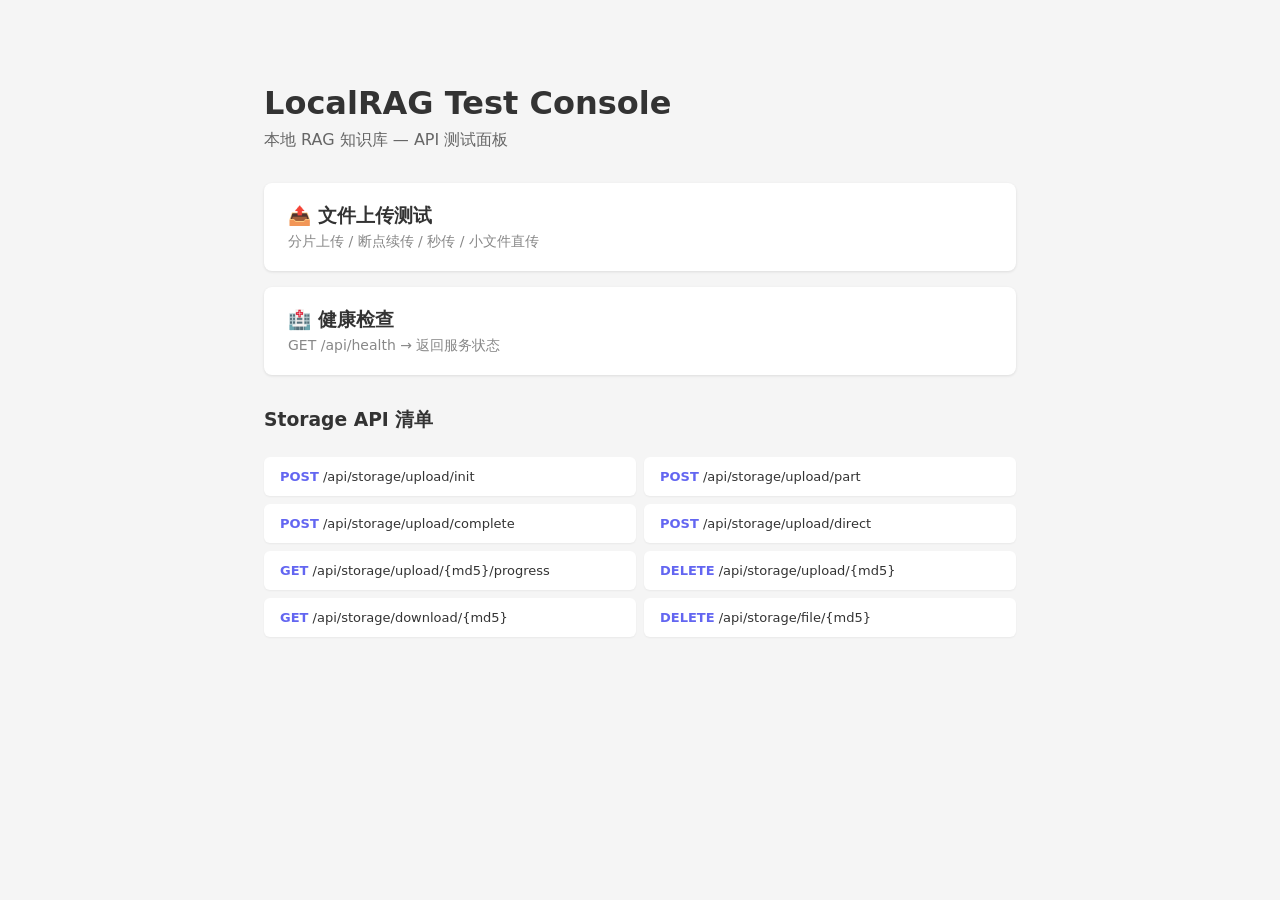
==== backend/api/src/main/resources/static/index.html @ 22b2dda3 "fix: application.yml 配置修复 + 前端页面移至 resources/static 本次已解决： - application.yml 删除空的 spring.web.resourc" ====
<!DOCTYPE html>
<html lang="zh">
<head>
    <meta charset="UTF-8">
    <title>LocalRAG Test Console</title>
    <style>
        * { box-sizing: border-box; margin: 0; padding: 0; }
        body { font-family: system-ui, sans-serif; background: #f5f5f5; color: #333; }
        .container { max-width: 800px; margin: 60px auto; padding: 24px; }
        h1 { margin-bottom: 8px; }
        .sub { color: #666; margin-bottom: 32px; }
        .card { background: #fff; border-radius: 8px; box-shadow: 0 1px 3px rgba(0,0,0,.1); margin-bottom: 16px; }
        .card a { display: block; padding: 20px 24px; text-decoration: none; color: #333; }
        .card a:hover { background: #f0f7ff; }
        .card h3 { margin-bottom: 4px; }
        .card p { color: #888; font-size: 14px; }
        .status { display: inline-block; width: 8px; height: 8px; border-radius: 50%; margin-right: 8px; }
        .green { background: #22c55e; }
        .gray { background: #9ca3af; }
        .api-list { display: grid; grid-template-columns: 1fr 1fr; gap: 8px; margin-top: 24px; }
        .api-item { background: #fff; border-radius: 6px; padding: 12px 16px; font-size: 13px; box-shadow: 0 1px 2px rgba(0,0,0,.05); }
        .method { font-weight: 600; color: #6366f1; }
    </style>
</head>
<body>
<div class="container">
    <h1>LocalRAG Test Console</h1>
    <p class="sub">本地 RAG 知识库 — API 测试面板</p>

    <div class="card">
        <a href="/upload.html">
            <h3>📤 文件上传测试</h3>
            <p>分片上传 / 断点续传 / 秒传 / 小文件直传</p>
        </a>
    </div>

    <div class="card">
        <a href="/api/health" target="_blank">
            <h3>🏥 健康检查</h3>
            <p>GET /api/health → 返回服务状态</p>
        </a>
    </div>

    <h3 style="margin-top: 32px; margin-bottom: 12px;">Storage API 清单</h3>
    <div class="api-list">
        <div class="api-item"><span class="method">POST</span> /api/storage/upload/init</div>
        <div class="api-item"><span class="method">POST</span> /api/storage/upload/part</div>
        <div class="api-item"><span class="method">POST</span> /api/storage/upload/complete</div>
        <div class="api-item"><span class="method">POST</span> /api/storage/upload/direct</div>
        <div class="api-item"><span class="method">GET</span> /api/storage/upload/{md5}/progress</div>
        <div class="api-item"><span class="method">DELETE</span> /api/storage/upload/{md5}</div>
        <div class="api-item"><span class="method">GET</span> /api/storage/download/{md5}</div>
        <div class="api-item"><span class="method">DELETE</span> /api/storage/file/{md5}</div>
    </div>
</div>
</body>
</html>
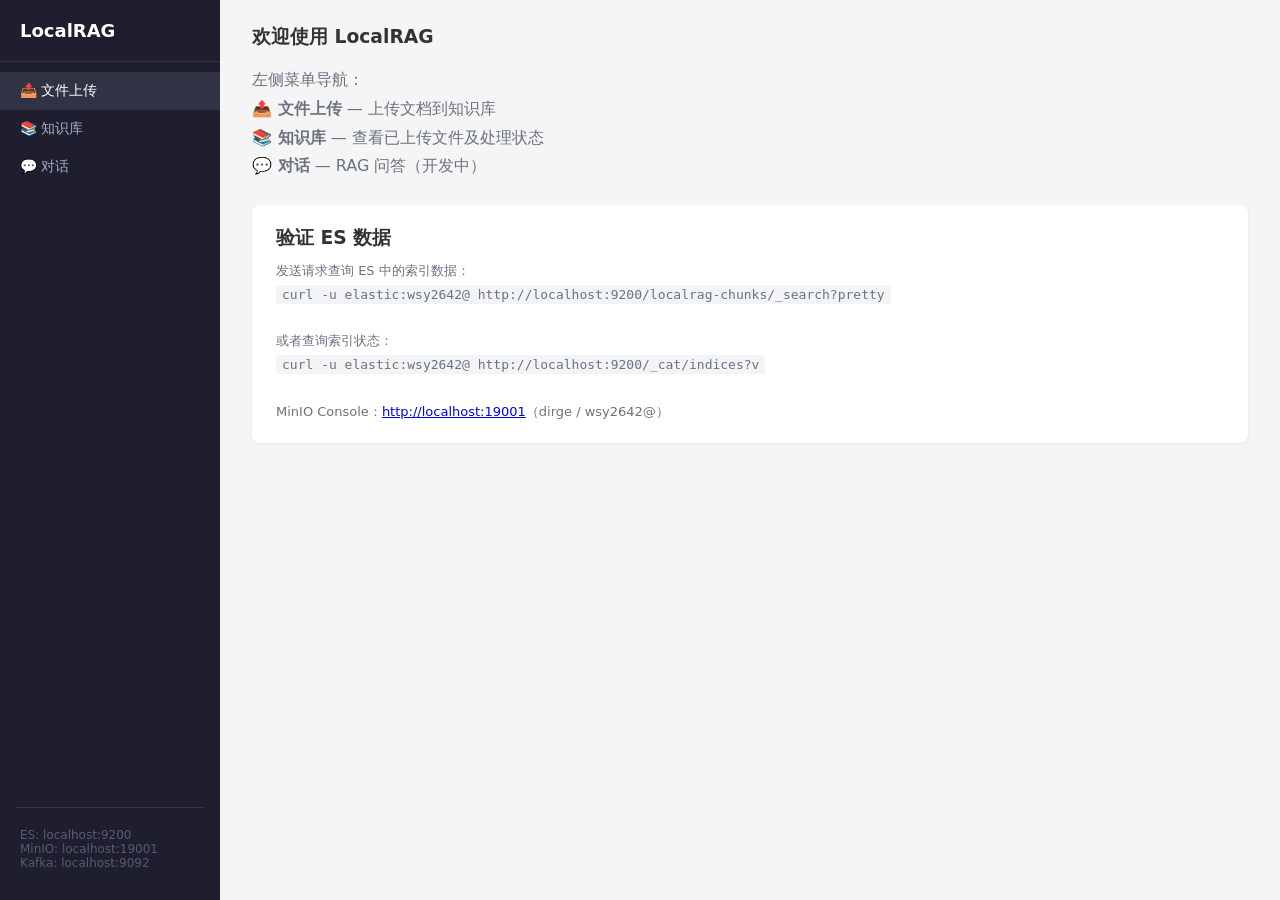
==== commit 6a87bcd2: "feat: 前端页面重构 — 侧边栏导航 + 知识库 + ES 验证指引 本次已解决： - 统一侧边栏布局：文件上传 / 知识库 / 对话 三页面切换 - 新增知识库页面：列表展示已上传文件、大小、状" ====
--- a/backend/api/src/main/resources/static/index.html
+++ b/backend/api/src/main/resources/static/index.html
@@ -1,56 +1,61 @@
 <!DOCTYPE html>
 <html lang="zh">
 <head>
-    <meta charset="UTF-8">
-    <title>LocalRAG Test Console</title>
-    <style>
-        * { box-sizing: border-box; margin: 0; padding: 0; }
-        body { font-family: system-ui, sans-serif; background: #f5f5f5; color: #333; }
-        .container { max-width: 800px; margin: 60px auto; padding: 24px; }
-        h1 { margin-bottom: 8px; }
-        .sub { color: #666; margin-bottom: 32px; }
-        .card { background: #fff; border-radius: 8px; box-shadow: 0 1px 3px rgba(0,0,0,.1); margin-bottom: 16px; }
-        .card a { display: block; padding: 20px 24px; text-decoration: none; color: #333; }
-        .card a:hover { background: #f0f7ff; }
-        .card h3 { margin-bottom: 4px; }
-        .card p { color: #888; font-size: 14px; }
-        .status { display: inline-block; width: 8px; height: 8px; border-radius: 50%; margin-right: 8px; }
-        .green { background: #22c55e; }
-        .gray { background: #9ca3af; }
-        .api-list { display: grid; grid-template-columns: 1fr 1fr; gap: 8px; margin-top: 24px; }
-        .api-item { background: #fff; border-radius: 6px; padding: 12px 16px; font-size: 13px; box-shadow: 0 1px 2px rgba(0,0,0,.05); }
-        .method { font-weight: 600; color: #6366f1; }
-    </style>
+<meta charset="UTF-8">
+<title>LocalRAG</title>
+<style>
+* { box-sizing: border-box; margin: 0; padding: 0; }
+body { font-family: system-ui, sans-serif; background: #f5f5f5; color: #333; display: flex; min-height: 100vh; }
+.sidebar { width: 220px; background: #1e1e2e; color: #cdd6f4; display: flex; flex-direction: column; padding: 20px 0; position: fixed; top: 0; left: 0; bottom: 0; }
+.sidebar h2 { padding: 0 20px 20px; font-size: 18px; color: #fff; border-bottom: 1px solid #313244; }
+.sidebar nav { flex: 1; padding: 10px 0; }
+.sidebar a { display: block; padding: 10px 20px; color: #a6adc8; text-decoration: none; font-size: 14px; transition: .15s; }
+.sidebar a:hover, .sidebar a.active { background: #313244; color: #fff; }
+.sidebar .divider { border-top: 1px solid #313244; margin: 10px 16px; }
+.sidebar .info { padding: 10px 20px; font-size: 12px; color: #585b70; }
+.main { margin-left: 220px; flex: 1; padding: 24px 32px; }
+h3 { margin-bottom: 16px; }
+.card { background: #fff; border-radius: 8px; box-shadow: 0 1px 3px rgba(0,0,0,.08); padding: 20px 24px; margin-bottom: 16px; }
+table { width: 100%; border-collapse: collapse; font-size: 14px; }
+th, td { text-align: left; padding: 10px 12px; border-bottom: 1px solid #e5e7eb; }
+th { font-weight: 600; color: #6b7280; font-size: 12px; text-transform: uppercase; }
+.status { display: inline-block; padding: 2px 10px; border-radius: 12px; font-size: 12px; }
+.status-ready { background: #d1fae5; color: #065f46; }
+.status-deleted { background: #fee2e2; color: #991b1b; }
+.btn { padding: 8px 16px; border: none; border-radius: 6px; cursor: pointer; font-size: 13px; }
+.btn-danger { background: #ef4444; color: #fff; }
+.btn-danger:hover { background: #dc2626; }
+.empty { text-align: center; color: #9ca3af; padding: 40px 0; font-size: 14px; }
+</style>
 </head>
 <body>
-<div class="container">
-    <h1>LocalRAG Test Console</h1>
-    <p class="sub">本地 RAG 知识库 — API 测试面板</p>
-
-    <div class="card">
-        <a href="/upload.html">
-            <h3>📤 文件上传测试</h3>
-            <p>分片上传 / 断点续传 / 秒传 / 小文件直传</p>
-        </a>
-    </div>
-
-    <div class="card">
-        <a href="/api/health" target="_blank">
-            <h3>🏥 健康检查</h3>
-            <p>GET /api/health → 返回服务状态</p>
-        </a>
-    </div>
-
-    <h3 style="margin-top: 32px; margin-bottom: 12px;">Storage API 清单</h3>
-    <div class="api-list">
-        <div class="api-item"><span class="method">POST</span> /api/storage/upload/init</div>
-        <div class="api-item"><span class="method">POST</span> /api/storage/upload/part</div>
-        <div class="api-item"><span class="method">POST</span> /api/storage/upload/complete</div>
-        <div class="api-item"><span class="method">POST</span> /api/storage/upload/direct</div>
-        <div class="api-item"><span class="method">GET</span> /api/storage/upload/{md5}/progress</div>
-        <div class="api-item"><span class="method">DELETE</span> /api/storage/upload/{md5}</div>
-        <div class="api-item"><span class="method">GET</span> /api/storage/download/{md5}</div>
-        <div class="api-item"><span class="method">DELETE</span> /api/storage/file/{md5}</div>
+<div class="sidebar">
+    <h2>LocalRAG</h2>
+    <nav>
+        <a href="/upload.html" class="active">📤 文件上传</a>
+        <a href="/kb.html">📚 知识库</a>
+        <a href="/chat.html">💬 对话</a>
+    </nav>
+    <div class="divider"></div>
+    <div class="info">ES: localhost:9200<br>MinIO: localhost:19001<br>Kafka: localhost:9092</div>
+</div>
+<div class="main">
+    <h3>欢迎使用 LocalRAG</h3>
+    <p style="color:#6b7280; line-height:1.8;">
+        左侧菜单导航：<br>
+        <strong>📤 文件上传</strong> — 上传文档到知识库<br>
+        <strong>📚 知识库</strong> — 查看已上传文件及处理状态<br>
+        <strong>💬 对话</strong> — RAG 问答（开发中）
+    </p>
+    <div class="card" style="margin-top:24px;">
+        <h3 style="margin-bottom:8px;">验证 ES 数据</h3>
+        <p style="color:#6b7280; font-size:13px; line-height:1.8;">
+            发送请求查询 ES 中的索引数据：<br>
+            <code style="background:#f3f4f6; padding:2px 6px; border-radius:3px;">curl -u elastic:wsy2642@ http://localhost:9200/localrag-chunks/_search?pretty</code><br><br>
+            或者查询索引状态：<br>
+            <code style="background:#f3f4f6; padding:2px 6px; border-radius:3px;">curl -u elastic:wsy2642@ http://localhost:9200/_cat/indices?v</code><br><br>
+            MinIO Console：<a href="http://localhost:19001" target="_blank">http://localhost:19001</a>（dirge / wsy2642@）
+        </p>
     </div>
 </div>
 </body>
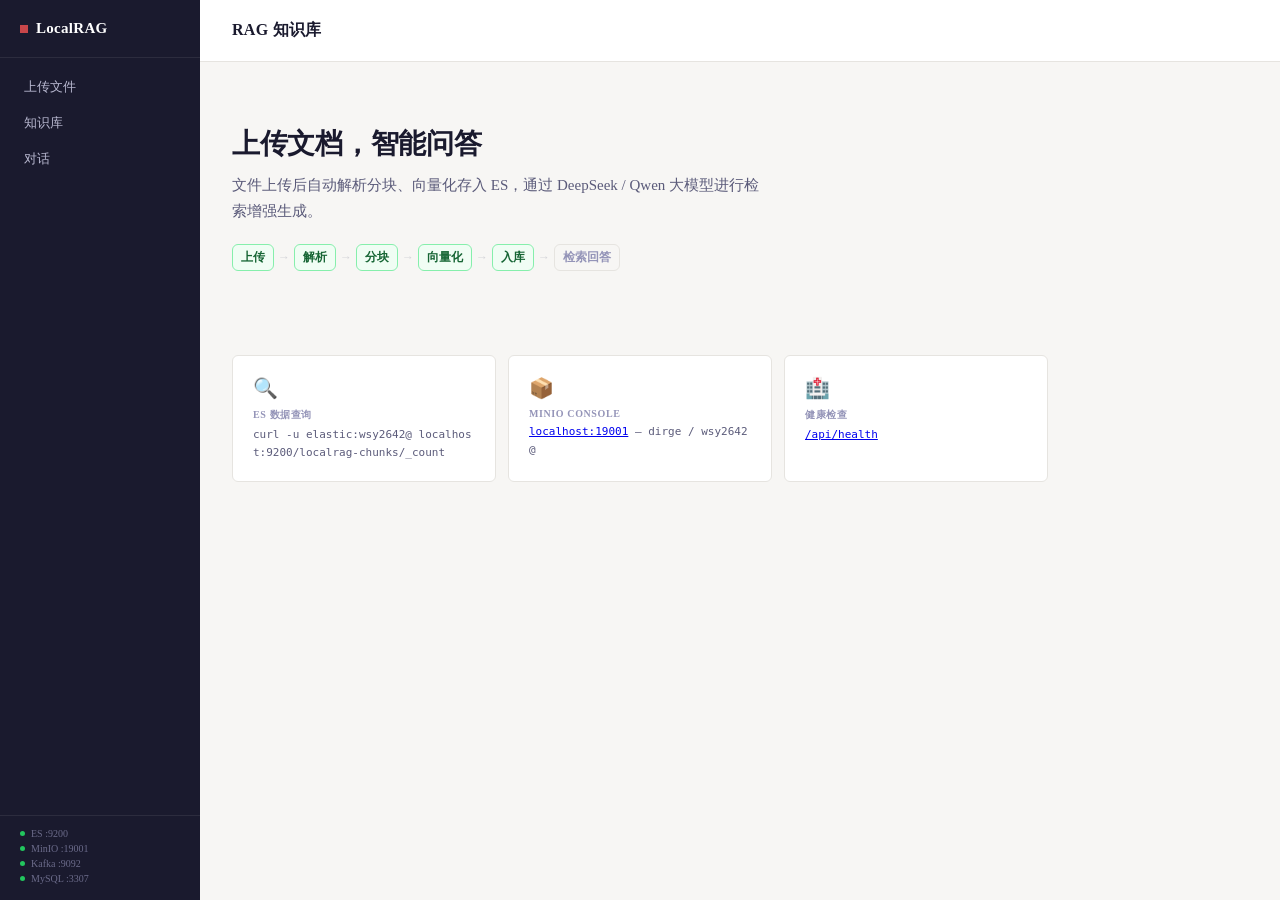
==== commit 5f21a9d1: "style: Impeccable 设计规范重构 — serif 字体 + 空间系统 + 去卡片化 本次已解决： - 字体从 Inter/system-ui 改为 Georgia/Noto Serif" ====
--- a/backend/api/src/main/resources/static/index.html
+++ b/backend/api/src/main/resources/static/index.html
@@ -4,58 +4,94 @@
 <meta charset="UTF-8">
 <title>LocalRAG</title>
 <style>
+:root {
+  --ink: #1a1a2e; --muted: #5b5b7a; --faint: #9494b8;
+  --accent: #c8464a; --accent-hover: #b13a3e;
+  --surface: #fff; --bg: #f7f6f4;
+  --border: #e6e4e0;
+  --space-xs: 8px; --space-sm: 12px; --space-md: 20px; --space-lg: 32px; --space-xl: 48px;
+  --sidebar-w: 200px;
+  --font-body: 'Georgia', 'Noto Serif SC', 'Source Han Serif SC', serif;
+  --font-mono: 'JetBrains Mono', 'Cascadia Code', monospace;
+  --radius: 6px;
+}
 * { box-sizing: border-box; margin: 0; padding: 0; }
-body { font-family: system-ui, sans-serif; background: #f5f5f5; color: #333; display: flex; min-height: 100vh; }
-.sidebar { width: 220px; background: #1e1e2e; color: #cdd6f4; display: flex; flex-direction: column; padding: 20px 0; position: fixed; top: 0; left: 0; bottom: 0; }
-.sidebar h2 { padding: 0 20px 20px; font-size: 18px; color: #fff; border-bottom: 1px solid #313244; }
-.sidebar nav { flex: 1; padding: 10px 0; }
-.sidebar a { display: block; padding: 10px 20px; color: #a6adc8; text-decoration: none; font-size: 14px; transition: .15s; }
-.sidebar a:hover, .sidebar a.active { background: #313244; color: #fff; }
-.sidebar .divider { border-top: 1px solid #313244; margin: 10px 16px; }
-.sidebar .info { padding: 10px 20px; font-size: 12px; color: #585b70; }
-.main { margin-left: 220px; flex: 1; padding: 24px 32px; }
-h3 { margin-bottom: 16px; }
-.card { background: #fff; border-radius: 8px; box-shadow: 0 1px 3px rgba(0,0,0,.08); padding: 20px 24px; margin-bottom: 16px; }
-table { width: 100%; border-collapse: collapse; font-size: 14px; }
-th, td { text-align: left; padding: 10px 12px; border-bottom: 1px solid #e5e7eb; }
-th { font-weight: 600; color: #6b7280; font-size: 12px; text-transform: uppercase; }
-.status { display: inline-block; padding: 2px 10px; border-radius: 12px; font-size: 12px; }
-.status-ready { background: #d1fae5; color: #065f46; }
-.status-deleted { background: #fee2e2; color: #991b1b; }
-.btn { padding: 8px 16px; border: none; border-radius: 6px; cursor: pointer; font-size: 13px; }
-.btn-danger { background: #ef4444; color: #fff; }
-.btn-danger:hover { background: #dc2626; }
-.empty { text-align: center; color: #9ca3af; padding: 40px 0; font-size: 14px; }
+body { font-family: var(--font-body); background: var(--bg); color: var(--ink); display: flex; min-height: 100vh; }
+.sidebar { width: var(--sidebar-w); background: var(--ink); color: #b8b8d0; display: flex; flex-direction: column; position: fixed; top: 0; left: 0; bottom: 0; }
+.sidebar .brand { padding: var(--space-md); font-size: 15px; font-weight: 700; color: #fff; letter-spacing: .02em; border-bottom: 1px solid rgba(255,255,255,.08); display: flex; align-items: center; gap: var(--space-xs); }
+.sidebar .brand .mark { width: 8px; height: 8px; background: var(--accent); }
+.sidebar nav { flex: 1; padding: var(--space-sm); }
+.sidebar nav a { display: flex; align-items: center; gap: var(--space-sm); padding: var(--space-xs) var(--space-sm); color: #b8b8d0; text-decoration: none; font-size: 13px; border-radius: var(--radius); margin-bottom: 2px; }
+.sidebar nav a:hover { background: rgba(255,255,255,.06); color: #e0e0f0; }
+.sidebar nav a.active { background: var(--accent); color: #fff; }
+.sidebar .status { padding: var(--space-sm) var(--space-md); border-top: 1px solid rgba(255,255,255,.08); font-size: 10px; color: #6b6b8a; }
+.sidebar .status .svc { margin-bottom: 4px; display: flex; align-items: center; gap: 6px; }
+.sidebar .status .dot { width: 5px; height: 5px; border-radius: 50%; background: #22c55e; }
+.main { margin-left: var(--sidebar-w); flex: 1; }
+.topbar { padding: var(--space-md) var(--space-lg); border-bottom: 1px solid var(--border); display: flex; justify-content: space-between; align-items: center; background: var(--surface); }
+.topbar h1 { font-size: 16px; font-weight: 700; letter-spacing: .02em; }
+.content { padding: var(--space-lg); max-width: 880px; }
+.hero { padding: var(--space-lg) 0; margin-bottom: var(--space-lg); }
+.hero h2 { font-size: 28px; line-height: 1.25; letter-spacing: -.01em; margin-bottom: var(--space-sm); }
+.hero p { color: var(--muted); font-size: 15px; line-height: 1.7; max-width: 540px; }
+.steps { display: flex; align-items: center; gap: 4px; padding: var(--space-md) 0; font-size: 12px; color: var(--faint); flex-wrap: wrap; }
+.steps .s { padding: 4px var(--space-xs); border: 1px solid var(--border); border-radius: var(--radius); font-weight: 600; white-space: nowrap; }
+.steps .s.done { border-color: #86efac; background: #f0fdf4; color: #166534; }
+.steps .sep { color: #d4d4d8; }
+.grid { display: grid; grid-template-columns: repeat(3, 1fr); gap: var(--space-sm); }
+.tile { padding: var(--space-md); border: 1px solid var(--border); border-radius: var(--radius); background: var(--surface); }
+.tile .icon { font-size: 20px; margin-bottom: var(--space-xs); }
+.tile .lbl { font-size: 10px; font-weight: 700; text-transform: uppercase; letter-spacing: .06em; color: var(--faint); margin-bottom: 4px; }
+.tile .val { font-family: var(--font-mono); font-size: 11px; color: var(--muted); line-height: 1.6; word-break: break-all; }
 </style>
 </head>
 <body>
 <div class="sidebar">
-    <h2>LocalRAG</h2>
+    <div class="brand"><div class="mark"></div>LocalRAG</div>
     <nav>
-        <a href="/upload.html" class="active">📤 文件上传</a>
-        <a href="/kb.html">📚 知识库</a>
-        <a href="/chat.html">💬 对话</a>
+        <a href="/upload.html">上传文件</a>
+        <a href="/kb.html">知识库</a>
+        <a href="/chat.html">对话</a>
     </nav>
-    <div class="divider"></div>
-    <div class="info">ES: localhost:9200<br>MinIO: localhost:19001<br>Kafka: localhost:9092</div>
+    <div class="status">
+        <div class="svc"><span class="dot"></span>ES :9200</div>
+        <div class="svc"><span class="dot"></span>MinIO :19001</div>
+        <div class="svc"><span class="dot"></span>Kafka :9092</div>
+        <div class="svc"><span class="dot"></span>MySQL :3307</div>
+    </div>
 </div>
 <div class="main">
-    <h3>欢迎使用 LocalRAG</h3>
-    <p style="color:#6b7280; line-height:1.8;">
-        左侧菜单导航：<br>
-        <strong>📤 文件上传</strong> — 上传文档到知识库<br>
-        <strong>📚 知识库</strong> — 查看已上传文件及处理状态<br>
-        <strong>💬 对话</strong> — RAG 问答（开发中）
-    </p>
-    <div class="card" style="margin-top:24px;">
-        <h3 style="margin-bottom:8px;">验证 ES 数据</h3>
-        <p style="color:#6b7280; font-size:13px; line-height:1.8;">
-            发送请求查询 ES 中的索引数据：<br>
-            <code style="background:#f3f4f6; padding:2px 6px; border-radius:3px;">curl -u elastic:wsy2642@ http://localhost:9200/localrag-chunks/_search?pretty</code><br><br>
-            或者查询索引状态：<br>
-            <code style="background:#f3f4f6; padding:2px 6px; border-radius:3px;">curl -u elastic:wsy2642@ http://localhost:9200/_cat/indices?v</code><br><br>
-            MinIO Console：<a href="http://localhost:19001" target="_blank">http://localhost:19001</a>（dirge / wsy2642@）
-        </p>
+    <div class="topbar"><h1>RAG 知识库</h1></div>
+    <div class="content">
+        <div class="hero">
+            <h2>上传文档，智能问答</h2>
+            <p>文件上传后自动解析分块、向量化存入 ES，通过 DeepSeek / Qwen 大模型进行检索增强生成。</p>
+            <div class="steps">
+                <span class="s done">上传</span><span class="sep">→</span>
+                <span class="s done">解析</span><span class="sep">→</span>
+                <span class="s done">分块</span><span class="sep">→</span>
+                <span class="s done">向量化</span><span class="sep">→</span>
+                <span class="s done">入库</span><span class="sep">→</span>
+                <span class="s">检索回答</span>
+            </div>
+        </div>
+        <div class="grid">
+            <div class="tile">
+                <div class="icon">&#128269;</div>
+                <div class="lbl">ES 数据查询</div>
+                <div class="val">curl -u elastic:wsy2642@ localhost:9200/localrag-chunks/_count</div>
+            </div>
+            <div class="tile">
+                <div class="icon">&#128230;</div>
+                <div class="lbl">MinIO Console</div>
+                <div class="val"><a href="http://localhost:19001" target="_blank">localhost:19001</a> &mdash; dirge / wsy2642@</div>
+            </div>
+            <div class="tile">
+                <div class="icon">&#127973;</div>
+                <div class="lbl">健康检查</div>
+                <div class="val"><a href="/api/health" target="_blank">/api/health</a></div>
+            </div>
+        </div>
     </div>
 </div>
 </body>
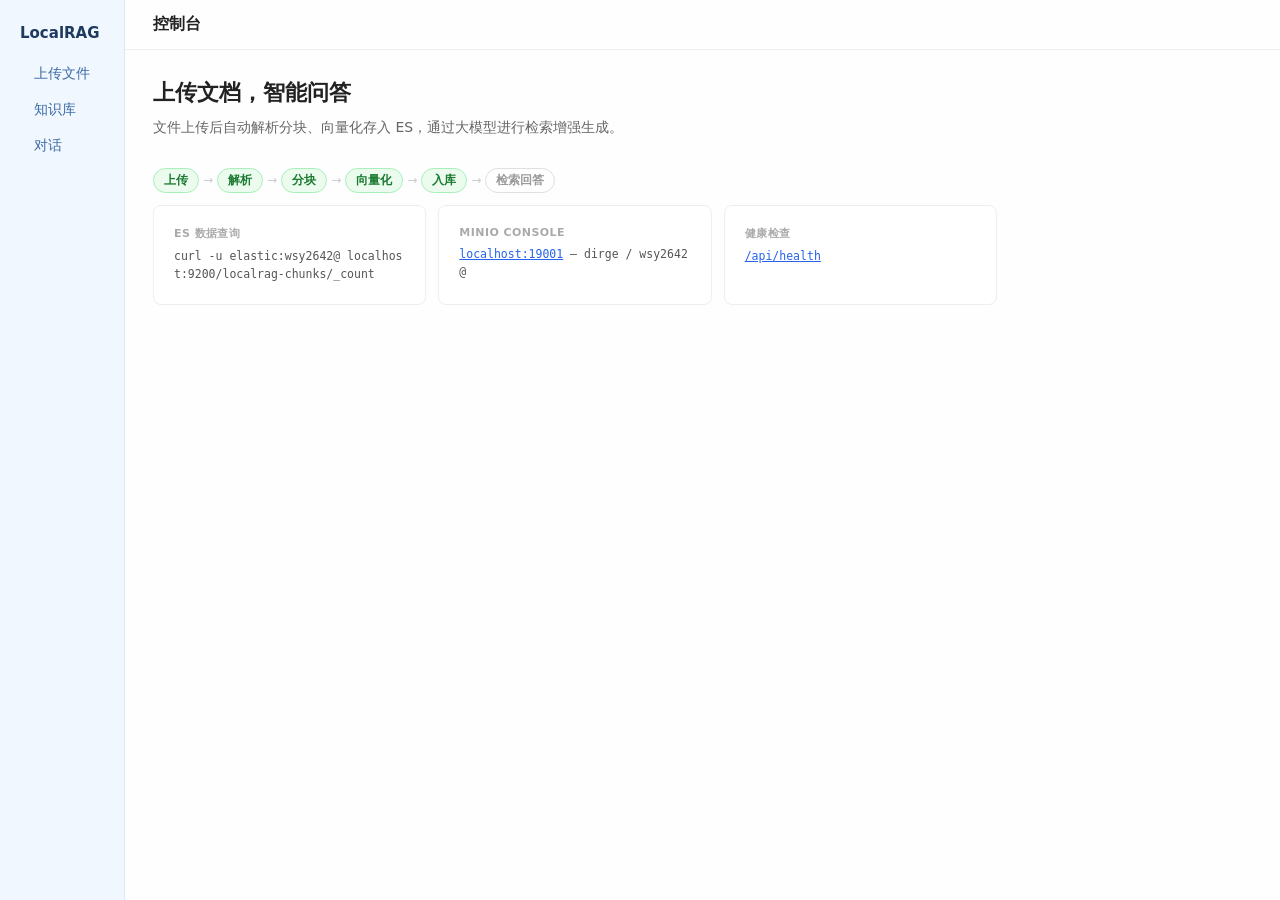
==== commit 7481b823: "style: 浅色主题 — 窄侧栏 + 淡蓝底色 + 无灰色系 本次已解决： - 侧边栏宽度自适应内容（不设固定宽） - 侧边栏背景淡蓝 #f0f7ff，无灰色系 - 整体明亮浅色，无深色元素 - 四" ====
--- a/backend/api/src/main/resources/static/index.html
+++ b/backend/api/src/main/resources/static/index.html
@@ -4,69 +4,44 @@
 <meta charset="UTF-8">
 <title>LocalRAG</title>
 <style>
-:root {
-  --ink: #1a1a2e; --muted: #5b5b7a; --faint: #9494b8;
-  --accent: #c8464a; --accent-hover: #b13a3e;
-  --surface: #fff; --bg: #f7f6f4;
-  --border: #e6e4e0;
-  --space-xs: 8px; --space-sm: 12px; --space-md: 20px; --space-lg: 32px; --space-xl: 48px;
-  --sidebar-w: 200px;
-  --font-body: 'Georgia', 'Noto Serif SC', 'Source Han Serif SC', serif;
-  --font-mono: 'JetBrains Mono', 'Cascadia Code', monospace;
-  --radius: 6px;
-}
 * { box-sizing: border-box; margin: 0; padding: 0; }
-body { font-family: var(--font-body); background: var(--bg); color: var(--ink); display: flex; min-height: 100vh; }
-.sidebar { width: var(--sidebar-w); background: var(--ink); color: #b8b8d0; display: flex; flex-direction: column; position: fixed; top: 0; left: 0; bottom: 0; }
-.sidebar .brand { padding: var(--space-md); font-size: 15px; font-weight: 700; color: #fff; letter-spacing: .02em; border-bottom: 1px solid rgba(255,255,255,.08); display: flex; align-items: center; gap: var(--space-xs); }
-.sidebar .brand .mark { width: 8px; height: 8px; background: var(--accent); }
-.sidebar nav { flex: 1; padding: var(--space-sm); }
-.sidebar nav a { display: flex; align-items: center; gap: var(--space-sm); padding: var(--space-xs) var(--space-sm); color: #b8b8d0; text-decoration: none; font-size: 13px; border-radius: var(--radius); margin-bottom: 2px; }
-.sidebar nav a:hover { background: rgba(255,255,255,.06); color: #e0e0f0; }
-.sidebar nav a.active { background: var(--accent); color: #fff; }
-.sidebar .status { padding: var(--space-sm) var(--space-md); border-top: 1px solid rgba(255,255,255,.08); font-size: 10px; color: #6b6b8a; }
-.sidebar .status .svc { margin-bottom: 4px; display: flex; align-items: center; gap: 6px; }
-.sidebar .status .dot { width: 5px; height: 5px; border-radius: 50%; background: #22c55e; }
-.main { margin-left: var(--sidebar-w); flex: 1; }
-.topbar { padding: var(--space-md) var(--space-lg); border-bottom: 1px solid var(--border); display: flex; justify-content: space-between; align-items: center; background: var(--surface); }
-.topbar h1 { font-size: 16px; font-weight: 700; letter-spacing: .02em; }
-.content { padding: var(--space-lg); max-width: 880px; }
-.hero { padding: var(--space-lg) 0; margin-bottom: var(--space-lg); }
-.hero h2 { font-size: 28px; line-height: 1.25; letter-spacing: -.01em; margin-bottom: var(--space-sm); }
-.hero p { color: var(--muted); font-size: 15px; line-height: 1.7; max-width: 540px; }
-.steps { display: flex; align-items: center; gap: 4px; padding: var(--space-md) 0; font-size: 12px; color: var(--faint); flex-wrap: wrap; }
-.steps .s { padding: 4px var(--space-xs); border: 1px solid var(--border); border-radius: var(--radius); font-weight: 600; white-space: nowrap; }
-.steps .s.done { border-color: #86efac; background: #f0fdf4; color: #166534; }
-.steps .sep { color: #d4d4d8; }
-.grid { display: grid; grid-template-columns: repeat(3, 1fr); gap: var(--space-sm); }
-.tile { padding: var(--space-md); border: 1px solid var(--border); border-radius: var(--radius); background: var(--surface); }
-.tile .icon { font-size: 20px; margin-bottom: var(--space-xs); }
-.tile .lbl { font-size: 10px; font-weight: 700; text-transform: uppercase; letter-spacing: .06em; color: var(--faint); margin-bottom: 4px; }
-.tile .val { font-family: var(--font-mono); font-size: 11px; color: var(--muted); line-height: 1.6; word-break: break-all; }
+body { font-family: -apple-system, BlinkMacSystemFont, 'Segoe UI', system-ui, sans-serif; background: #fefefe; color: #222; display: flex; min-height: 100vh; }
+.sidebar { padding: 24px 20px; display: flex; flex-direction: column; gap: 4px; background: #f0f7ff; border-right: 1px solid #dceaf5; flex-shrink: 0; }
+.sidebar .brand { font-size: 15px; font-weight: 700; color: #1e3a5f; margin-bottom: 12px; }
+.sidebar a { display: block; padding: 7px 14px; color: #3b6ba5; text-decoration: none; font-size: 13.5px; border-radius: 6px; transition: .15s; white-space: nowrap; }
+.sidebar a:hover { background: #dceaf5; }
+.sidebar a.active { background: #2563eb; color: #fff; font-weight: 600; }
+.main { flex: 1; }
+.topbar { padding: 14px 28px; border-bottom: 1px solid #f0f0f0; display: flex; align-items: center; }
+.topbar h1 { font-size: 16px; font-weight: 600; }
+.content { padding: 28px; max-width: 900px; }
+.hero h2 { font-size: 22px; font-weight: 700; margin-bottom: 8px; }
+.hero p { color: #666; font-size: 14px; line-height: 1.7; margin-bottom: 16px; }
+.pipeline { display: flex; align-items: center; gap: 4px; font-size: 12px; color: #999; flex-wrap: wrap; padding: 12px 0; }
+.pipeline .s { padding: 3px 10px; border: 1px solid #e0e0e0; border-radius: 100px; font-weight: 600; white-space: nowrap; }
+.pipeline .s.done { border-color: #a7f0ba; background: #ebfbee; color: #1b7a30; }
+.pipeline .sep { color: #ccc; }
+.grid { display: grid; grid-template-columns: repeat(3, 1fr); gap: 12px; }
+.tile { padding: 20px; border: 1px solid #eee; border-radius: 8px; background: #fff; }
+.tile .lbl { font-size: 11px; font-weight: 600; text-transform: uppercase; letter-spacing: .04em; color: #aaa; margin-bottom: 6px; }
+.tile .val { font-family: 'JetBrains Mono', 'Cascadia Code', monospace; font-size: 11.5px; color: #555; line-height: 1.6; word-break: break-all; }
+a { color: #2563eb; }
 </style>
 </head>
 <body>
 <div class="sidebar">
-    <div class="brand"><div class="mark"></div>LocalRAG</div>
-    <nav>
-        <a href="/upload.html">上传文件</a>
-        <a href="/kb.html">知识库</a>
-        <a href="/chat.html">对话</a>
-    </nav>
-    <div class="status">
-        <div class="svc"><span class="dot"></span>ES :9200</div>
-        <div class="svc"><span class="dot"></span>MinIO :19001</div>
-        <div class="svc"><span class="dot"></span>Kafka :9092</div>
-        <div class="svc"><span class="dot"></span>MySQL :3307</div>
-    </div>
+    <div class="brand">LocalRAG</div>
+    <a href="/upload.html">上传文件</a>
+    <a href="/kb.html">知识库</a>
+    <a href="/chat.html">对话</a>
 </div>
 <div class="main">
-    <div class="topbar"><h1>RAG 知识库</h1></div>
+    <div class="topbar"><h1>控制台</h1></div>
     <div class="content">
         <div class="hero">
             <h2>上传文档，智能问答</h2>
-            <p>文件上传后自动解析分块、向量化存入 ES，通过 DeepSeek / Qwen 大模型进行检索增强生成。</p>
-            <div class="steps">
+            <p>文件上传后自动解析分块、向量化存入 ES，通过大模型进行检索增强生成。</p>
+            <div class="pipeline">
                 <span class="s done">上传</span><span class="sep">→</span>
                 <span class="s done">解析</span><span class="sep">→</span>
                 <span class="s done">分块</span><span class="sep">→</span>
@@ -77,17 +52,14 @@
         </div>
         <div class="grid">
             <div class="tile">
-                <div class="icon">&#128269;</div>
                 <div class="lbl">ES 数据查询</div>
                 <div class="val">curl -u elastic:wsy2642@ localhost:9200/localrag-chunks/_count</div>
             </div>
             <div class="tile">
-                <div class="icon">&#128230;</div>
                 <div class="lbl">MinIO Console</div>
-                <div class="val"><a href="http://localhost:19001" target="_blank">localhost:19001</a> &mdash; dirge / wsy2642@</div>
+                <div class="val"><a href="http://localhost:19001" target="_blank">localhost:19001</a> — dirge / wsy2642@</div>
             </div>
             <div class="tile">
-                <div class="icon">&#127973;</div>
                 <div class="lbl">健康检查</div>
                 <div class="val"><a href="/api/health" target="_blank">/api/health</a></div>
             </div>
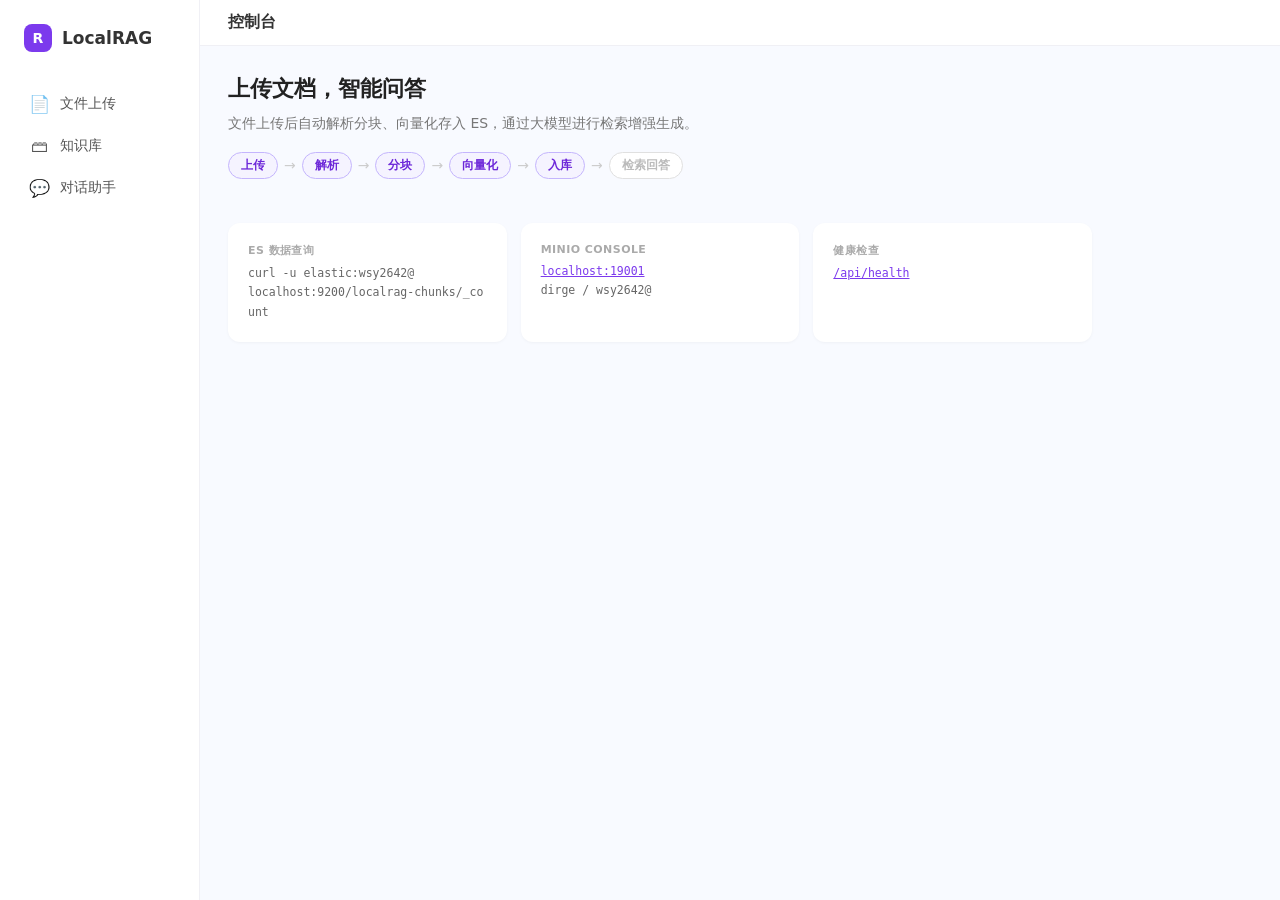
==== commit 9ffc0e33: "style: 四页面统一设计系统 — 纯白侧栏 + 淡紫主色 + 标准圆角 本次已解决： - 四页面统一配色：侧栏纯白 #fff，内容区淡紫白 #f8faff - 侧栏 200px，图标+文字导航，激" ====
--- a/backend/api/src/main/resources/static/index.html
+++ b/backend/api/src/main/resources/static/index.html
@@ -5,35 +5,41 @@
 <title>LocalRAG</title>
 <style>
 * { box-sizing: border-box; margin: 0; padding: 0; }
-body { font-family: -apple-system, BlinkMacSystemFont, 'Segoe UI', system-ui, sans-serif; background: #fefefe; color: #222; display: flex; min-height: 100vh; }
-.sidebar { padding: 24px 20px; display: flex; flex-direction: column; gap: 4px; background: #f0f7ff; border-right: 1px solid #dceaf5; flex-shrink: 0; }
-.sidebar .brand { font-size: 15px; font-weight: 700; color: #1e3a5f; margin-bottom: 12px; }
-.sidebar a { display: block; padding: 7px 14px; color: #3b6ba5; text-decoration: none; font-size: 13.5px; border-radius: 6px; transition: .15s; white-space: nowrap; }
-.sidebar a:hover { background: #dceaf5; }
-.sidebar a.active { background: #2563eb; color: #fff; font-weight: 600; }
-.main { flex: 1; }
-.topbar { padding: 14px 28px; border-bottom: 1px solid #f0f0f0; display: flex; align-items: center; }
-.topbar h1 { font-size: 16px; font-weight: 600; }
-.content { padding: 28px; max-width: 900px; }
-.hero h2 { font-size: 22px; font-weight: 700; margin-bottom: 8px; }
-.hero p { color: #666; font-size: 14px; line-height: 1.7; margin-bottom: 16px; }
-.pipeline { display: flex; align-items: center; gap: 4px; font-size: 12px; color: #999; flex-wrap: wrap; padding: 12px 0; }
-.pipeline .s { padding: 3px 10px; border: 1px solid #e0e0e0; border-radius: 100px; font-weight: 600; white-space: nowrap; }
-.pipeline .s.done { border-color: #a7f0ba; background: #ebfbee; color: #1b7a30; }
-.pipeline .sep { color: #ccc; }
-.grid { display: grid; grid-template-columns: repeat(3, 1fr); gap: 12px; }
-.tile { padding: 20px; border: 1px solid #eee; border-radius: 8px; background: #fff; }
-.tile .lbl { font-size: 11px; font-weight: 600; text-transform: uppercase; letter-spacing: .04em; color: #aaa; margin-bottom: 6px; }
-.tile .val { font-family: 'JetBrains Mono', 'Cascadia Code', monospace; font-size: 11.5px; color: #555; line-height: 1.6; word-break: break-all; }
-a { color: #2563eb; }
+body { font-family: -apple-system, BlinkMacSystemFont, 'Segoe UI', 'PingFang SC', system-ui, sans-serif; background: #f8faff; color: #333; display: flex; min-height: 100vh; }
+.sidebar { width: 200px; background: #fff; border-right: 1px solid #f0f0f5; display: flex; flex-direction: column; padding: 24px 16px; flex-shrink: 0; }
+.sidebar .brand { display: flex; align-items: center; gap: 10px; font-size: 17px; font-weight: 700; color: #333; margin-bottom: 32px; padding: 0 8px; }
+.sidebar .brand .icon { width: 28px; height: 28px; background: #7c3aed; border-radius: 8px; display: flex; align-items: center; justify-content: center; color: #fff; font-size: 14px; }
+.sidebar nav { display: flex; flex-direction: column; gap: 2px; }
+.sidebar nav a { display: flex; align-items: center; gap: 10px; padding: 10px 12px; color: #555; text-decoration: none; font-size: 14px; border-radius: 10px; transition: .15s; }
+.sidebar nav a:hover { background: #f5f3ff; color: #7c3aed; }
+.sidebar nav a.active { background: #ede9fe; color: #7c3aed; font-weight: 600; }
+.sidebar nav a .ico { font-size: 17px; width: 22px; text-align: center; }
+.main { flex: 1; display: flex; flex-direction: column; }
+.topbar { background: #fff; padding: 12px 28px; border-bottom: 1px solid #f0f0f5; display: flex; align-items: center; }
+.topbar h1 { font-size: 16px; font-weight: 600; color: #333; }
+.content { flex: 1; padding: 28px; max-width: 920px; }
+.hero { margin-bottom: 28px; }
+.hero h2 { font-size: 22px; font-weight: 700; margin-bottom: 8px; color: #222; }
+.hero p { color: #777; font-size: 14px; line-height: 1.7; }
+.steps { display: flex; align-items: center; gap: 6px; padding: 16px 0; font-size: 12px; color: #bbb; flex-wrap: wrap; }
+.steps .s { padding: 4px 12px; border: 1px solid #e0e0e0; border-radius: 100px; font-weight: 600; white-space: nowrap; background: #fff; }
+.steps .s.done { border-color: #c4b5fd; background: #f5f3ff; color: #6d28d9; }
+.steps .sep { color: #ccc; font-size: 14px; }
+.grid { display: grid; grid-template-columns: repeat(3, 1fr); gap: 14px; }
+.card { padding: 20px; border-radius: 12px; background: #fff; box-shadow: 0 1px 3px rgba(0,0,0,.04); }
+.card .lbl { font-size: 11px; font-weight: 600; text-transform: uppercase; letter-spacing: .04em; color: #aaa; margin-bottom: 6px; }
+.card .val { font-family: 'JetBrains Mono', 'Cascadia Code', monospace; font-size: 11.5px; color: #666; line-height: 1.7; word-break: break-all; }
+a { color: #7c3aed; }
 </style>
 </head>
 <body>
 <div class="sidebar">
-    <div class="brand">LocalRAG</div>
-    <a href="/upload.html">上传文件</a>
-    <a href="/kb.html">知识库</a>
-    <a href="/chat.html">对话</a>
+    <div class="brand"><div class="icon">R</div>LocalRAG</div>
+    <nav>
+        <a href="/upload.html"><span class="ico">&#128196;</span>文件上传</a>
+        <a href="/kb.html"><span class="ico">&#128451;</span>知识库</a>
+        <a href="/chat.html"><span class="ico">&#128172;</span>对话助手</a>
+    </nav>
 </div>
 <div class="main">
     <div class="topbar"><h1>控制台</h1></div>
@@ -41,7 +47,7 @@
         <div class="hero">
             <h2>上传文档，智能问答</h2>
             <p>文件上传后自动解析分块、向量化存入 ES，通过大模型进行检索增强生成。</p>
-            <div class="pipeline">
+            <div class="steps">
                 <span class="s done">上传</span><span class="sep">→</span>
                 <span class="s done">解析</span><span class="sep">→</span>
                 <span class="s done">分块</span><span class="sep">→</span>
@@ -51,15 +57,15 @@
             </div>
         </div>
         <div class="grid">
-            <div class="tile">
+            <div class="card">
                 <div class="lbl">ES 数据查询</div>
-                <div class="val">curl -u elastic:wsy2642@ localhost:9200/localrag-chunks/_count</div>
+                <div class="val">curl -u elastic:wsy2642@<br>localhost:9200/localrag-chunks/_count</div>
             </div>
-            <div class="tile">
+            <div class="card">
                 <div class="lbl">MinIO Console</div>
-                <div class="val"><a href="http://localhost:19001" target="_blank">localhost:19001</a> — dirge / wsy2642@</div>
+                <div class="val"><a href="http://localhost:19001" target="_blank">localhost:19001</a><br>dirge / wsy2642@</div>
             </div>
-            <div class="tile">
+            <div class="card">
                 <div class="lbl">健康检查</div>
                 <div class="val"><a href="/api/health" target="_blank">/api/health</a></div>
             </div>
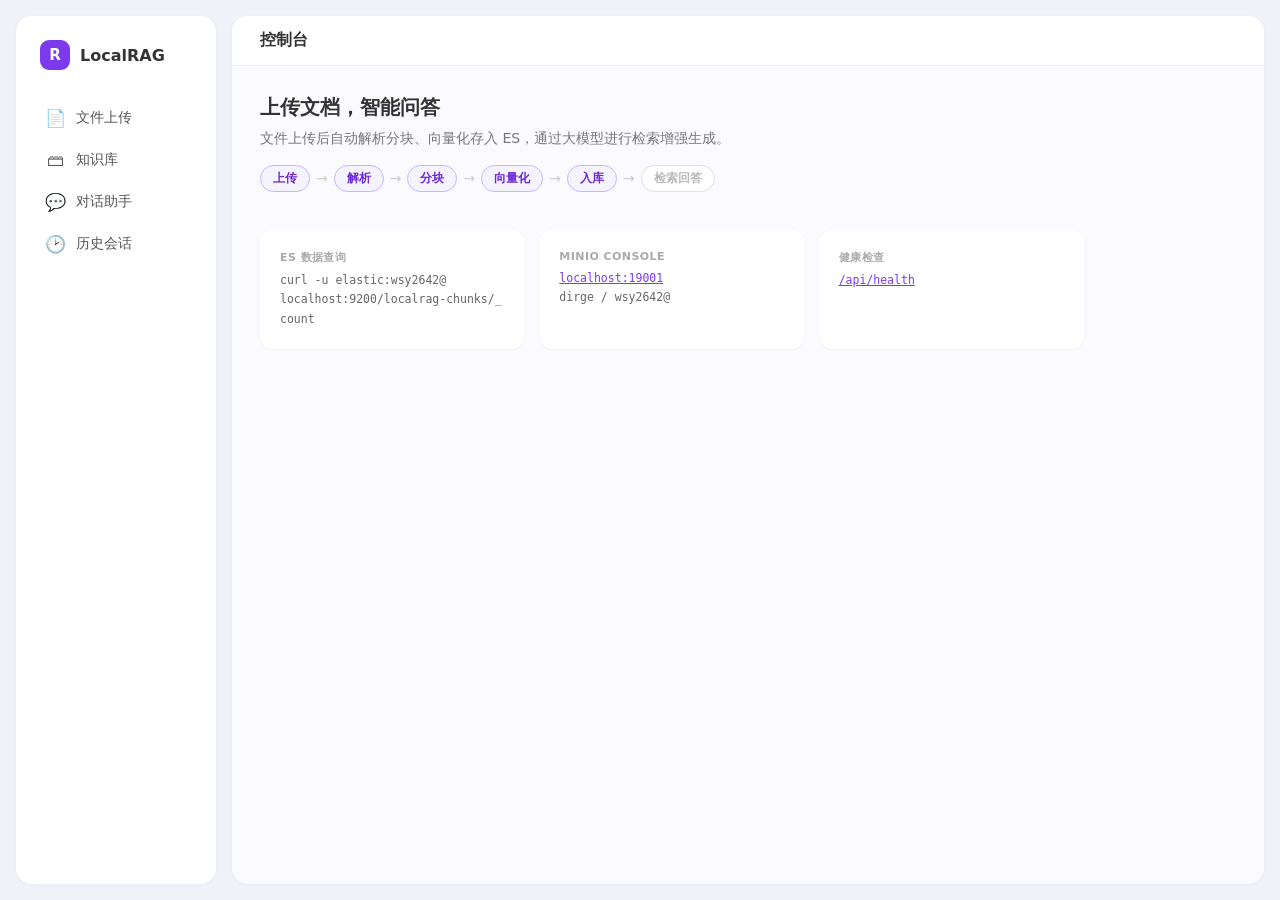
==== commit 56f293a1: "fix: index.html 补充历史会话导航入口，五页面侧边栏统一四个一级菜单" ====
--- a/backend/api/src/main/resources/static/index.html
+++ b/backend/api/src/main/resources/static/index.html
@@ -5,40 +5,41 @@
 <title>LocalRAG</title>
 <style>
 * { box-sizing: border-box; margin: 0; padding: 0; }
-body { font-family: -apple-system, BlinkMacSystemFont, 'Segoe UI', 'PingFang SC', system-ui, sans-serif; background: #f8faff; color: #333; display: flex; min-height: 100vh; }
-.sidebar { width: 200px; background: #fff; border-right: 1px solid #f0f0f5; display: flex; flex-direction: column; padding: 24px 16px; flex-shrink: 0; }
-.sidebar .brand { display: flex; align-items: center; gap: 10px; font-size: 17px; font-weight: 700; color: #333; margin-bottom: 32px; padding: 0 8px; }
-.sidebar .brand .icon { width: 28px; height: 28px; background: #7c3aed; border-radius: 8px; display: flex; align-items: center; justify-content: center; color: #fff; font-size: 14px; }
+body { font-family: -apple-system, BlinkMacSystemFont, 'Segoe UI', 'PingFang SC', system-ui, sans-serif; background: #f0f2f8; color: #333; min-height: 100vh; padding: 16px; display: flex; gap: 16px; }
+.sidebar { width: 200px; background: #fff; border-radius: 16px; box-shadow: 0 1px 4px rgba(0,0,0,.04); padding: 24px 16px; display: flex; flex-direction: column; flex-shrink: 0; }
+.sidebar .brand { display: flex; align-items: center; gap: 10px; font-size: 16px; font-weight: 700; color: #333; margin-bottom: 28px; padding: 0 8px; }
+.sidebar .brand .ico { width: 30px; height: 30px; background: #7c3aed; border-radius: 9px; display: flex; align-items: center; justify-content: center; color: #fff; font-size: 15px; font-weight: 700; }
 .sidebar nav { display: flex; flex-direction: column; gap: 2px; }
 .sidebar nav a { display: flex; align-items: center; gap: 10px; padding: 10px 12px; color: #555; text-decoration: none; font-size: 14px; border-radius: 10px; transition: .15s; }
 .sidebar nav a:hover { background: #f5f3ff; color: #7c3aed; }
 .sidebar nav a.active { background: #ede9fe; color: #7c3aed; font-weight: 600; }
-.sidebar nav a .ico { font-size: 17px; width: 22px; text-align: center; }
-.main { flex: 1; display: flex; flex-direction: column; }
-.topbar { background: #fff; padding: 12px 28px; border-bottom: 1px solid #f0f0f5; display: flex; align-items: center; }
-.topbar h1 { font-size: 16px; font-weight: 600; color: #333; }
-.content { flex: 1; padding: 28px; max-width: 920px; }
-.hero { margin-bottom: 28px; }
-.hero h2 { font-size: 22px; font-weight: 700; margin-bottom: 8px; color: #222; }
+.sidebar nav a .ico-sm { font-size: 17px; width: 22px; text-align: center; }
+.main { flex: 1; background: #fafaff; border-radius: 16px; box-shadow: 0 1px 4px rgba(0,0,0,.04); display: flex; flex-direction: column; overflow: hidden; }
+.topbar { background: #fff; padding: 14px 28px; border-bottom: 1px solid #f2f2f7; display: flex; align-items: center; }
+.topbar h1 { font-size: 16px; font-weight: 600; }
+.content { flex: 1; padding: 28px; max-width: 880px; }
+.hero { margin-bottom: 24px; }
+.hero h2 { font-size: 20px; font-weight: 700; margin-bottom: 6px; }
 .hero p { color: #777; font-size: 14px; line-height: 1.7; }
-.steps { display: flex; align-items: center; gap: 6px; padding: 16px 0; font-size: 12px; color: #bbb; flex-wrap: wrap; }
+.steps { display: flex; align-items: center; gap: 6px; padding: 14px 0; font-size: 12px; color: #bbb; flex-wrap: wrap; }
 .steps .s { padding: 4px 12px; border: 1px solid #e0e0e0; border-radius: 100px; font-weight: 600; white-space: nowrap; background: #fff; }
 .steps .s.done { border-color: #c4b5fd; background: #f5f3ff; color: #6d28d9; }
 .steps .sep { color: #ccc; font-size: 14px; }
 .grid { display: grid; grid-template-columns: repeat(3, 1fr); gap: 14px; }
-.card { padding: 20px; border-radius: 12px; background: #fff; box-shadow: 0 1px 3px rgba(0,0,0,.04); }
+.card { padding: 20px; border-radius: 14px; background: #fff; box-shadow: 0 1px 3px rgba(0,0,0,.04); }
 .card .lbl { font-size: 11px; font-weight: 600; text-transform: uppercase; letter-spacing: .04em; color: #aaa; margin-bottom: 6px; }
-.card .val { font-family: 'JetBrains Mono', 'Cascadia Code', monospace; font-size: 11.5px; color: #666; line-height: 1.7; word-break: break-all; }
+.card .val { font-family: 'JetBrains Mono', monospace; font-size: 11.5px; color: #666; line-height: 1.7; word-break: break-all; }
 a { color: #7c3aed; }
 </style>
 </head>
 <body>
 <div class="sidebar">
-    <div class="brand"><div class="icon">R</div>LocalRAG</div>
+    <div class="brand"><div class="ico">R</div>LocalRAG</div>
     <nav>
-        <a href="/upload.html"><span class="ico">&#128196;</span>文件上传</a>
-        <a href="/kb.html"><span class="ico">&#128451;</span>知识库</a>
-        <a href="/chat.html"><span class="ico">&#128172;</span>对话助手</a>
+        <a href="/upload.html"><span class="ico-sm">&#128196;</span>文件上传</a>
+        <a href="/kb.html"><span class="ico-sm">&#128451;</span>知识库</a>
+        <a href="/chat.html"><span class="ico-sm">&#128172;</span>对话助手</a>
+        <a href="/sessions.html"><span class="ico-sm">&#128337;</span>历史会话</a>
     </nav>
 </div>
 <div class="main">
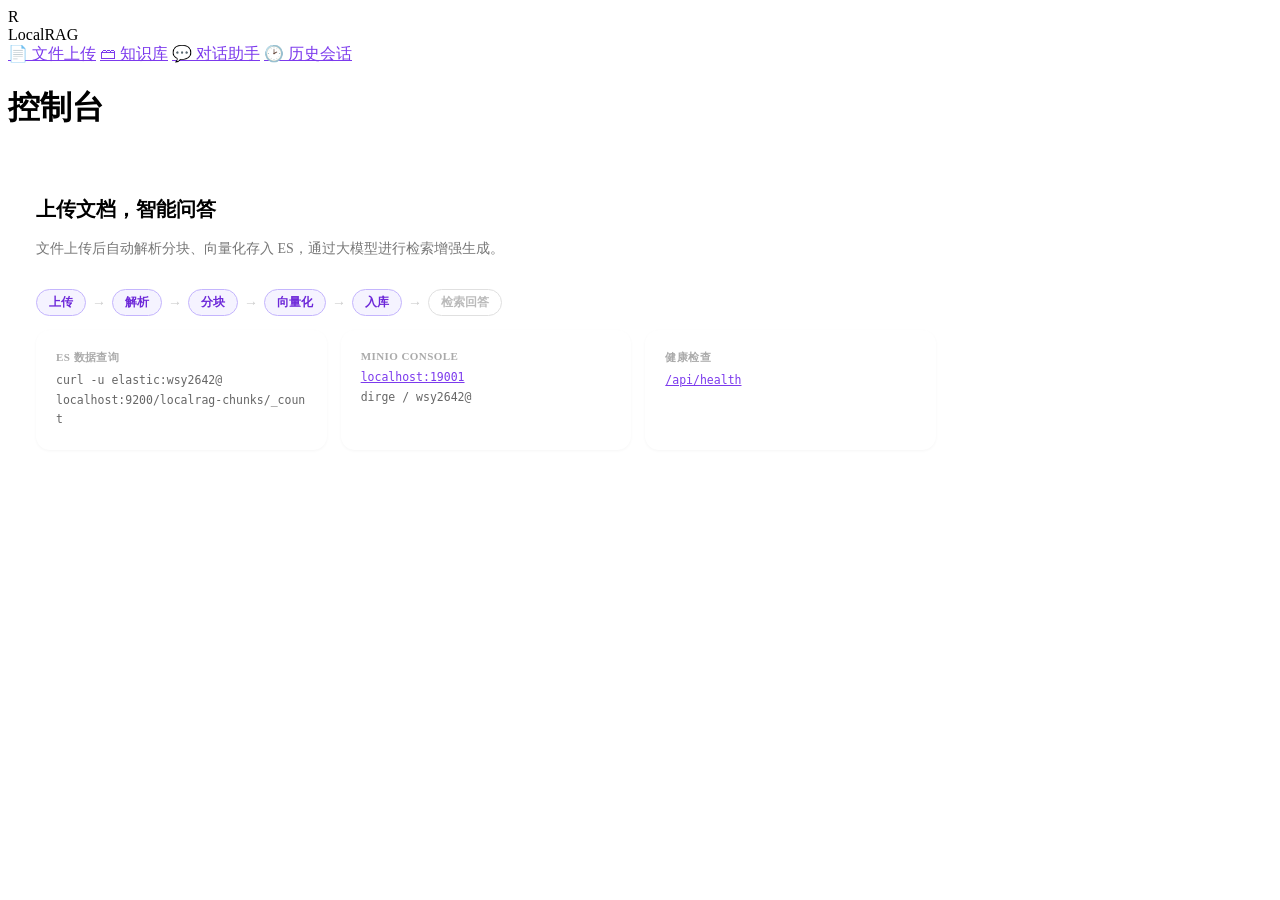
==== commit eb2bf087: "refactor: 抽取 common.css + 全部页面侧边栏统一 240px + 连接状态灯" ====
--- a/backend/api/src/main/resources/static/index.html
+++ b/backend/api/src/main/resources/static/index.html
@@ -3,22 +3,9 @@
 <head>
 <meta charset="UTF-8">
 <title>LocalRAG</title>
+<link rel="stylesheet" href="/common.css">
 <style>
-* { box-sizing: border-box; margin: 0; padding: 0; }
-body { font-family: -apple-system, BlinkMacSystemFont, 'Segoe UI', 'PingFang SC', system-ui, sans-serif; background: #f0f2f8; color: #333; min-height: 100vh; padding: 16px; display: flex; gap: 16px; }
-.sidebar { width: 200px; background: #fff; border-radius: 16px; box-shadow: 0 1px 4px rgba(0,0,0,.04); padding: 24px 16px; display: flex; flex-direction: column; flex-shrink: 0; }
-.sidebar .brand { display: flex; align-items: center; gap: 10px; font-size: 16px; font-weight: 700; color: #333; margin-bottom: 28px; padding: 0 8px; }
-.sidebar .brand .ico { width: 30px; height: 30px; background: #7c3aed; border-radius: 9px; display: flex; align-items: center; justify-content: center; color: #fff; font-size: 15px; font-weight: 700; }
-.sidebar nav { display: flex; flex-direction: column; gap: 2px; }
-.sidebar nav a { display: flex; align-items: center; gap: 10px; padding: 10px 12px; color: #555; text-decoration: none; font-size: 14px; border-radius: 10px; transition: .15s; }
-.sidebar nav a:hover { background: #f5f3ff; color: #7c3aed; }
-.sidebar nav a.active { background: #ede9fe; color: #7c3aed; font-weight: 600; }
-.sidebar nav a .ico-sm { font-size: 17px; width: 22px; text-align: center; }
-.main { flex: 1; background: #fafaff; border-radius: 16px; box-shadow: 0 1px 4px rgba(0,0,0,.04); display: flex; flex-direction: column; overflow: hidden; }
-.topbar { background: #fff; padding: 14px 28px; border-bottom: 1px solid #f2f2f7; display: flex; align-items: center; }
-.topbar h1 { font-size: 16px; font-weight: 600; }
-.content { flex: 1; padding: 28px; max-width: 880px; }
-.hero { margin-bottom: 24px; }
+.content { flex: 1; padding: 28px; max-width: 900px; }
 .hero h2 { font-size: 20px; font-weight: 700; margin-bottom: 6px; }
 .hero p { color: #777; font-size: 14px; line-height: 1.7; }
 .steps { display: flex; align-items: center; gap: 6px; padding: 14px 0; font-size: 12px; color: #bbb; flex-wrap: wrap; }
@@ -34,12 +21,12 @@
 </head>
 <body>
 <div class="sidebar">
-    <div class="brand"><div class="ico">R</div>LocalRAG</div>
+    <div class="brand"><div class="logo">R</div>LocalRAG</div>
     <nav>
-        <a href="/upload.html"><span class="ico-sm">&#128196;</span>文件上传</a>
-        <a href="/kb.html"><span class="ico-sm">&#128451;</span>知识库</a>
-        <a href="/chat.html"><span class="ico-sm">&#128172;</span>对话助手</a>
-        <a href="/sessions.html"><span class="ico-sm">&#128337;</span>历史会话</a>
+        <a href="/upload.html">&#128196; 文件上传</a>
+        <a href="/kb.html">&#128451; 知识库</a>
+        <a href="/chat.html">&#128172; 对话助手</a>
+        <a href="/sessions.html">&#128337; 历史会话</a>
     </nav>
 </div>
 <div class="main">
@@ -58,18 +45,9 @@
             </div>
         </div>
         <div class="grid">
-            <div class="card">
-                <div class="lbl">ES 数据查询</div>
-                <div class="val">curl -u elastic:wsy2642@<br>localhost:9200/localrag-chunks/_count</div>
-            </div>
-            <div class="card">
-                <div class="lbl">MinIO Console</div>
-                <div class="val"><a href="http://localhost:19001" target="_blank">localhost:19001</a><br>dirge / wsy2642@</div>
-            </div>
-            <div class="card">
-                <div class="lbl">健康检查</div>
-                <div class="val"><a href="/api/health" target="_blank">/api/health</a></div>
-            </div>
+            <div class="card"><div class="lbl">ES 数据查询</div><div class="val">curl -u elastic:wsy2642@<br>localhost:9200/localrag-chunks/_count</div></div>
+            <div class="card"><div class="lbl">MinIO Console</div><div class="val"><a href="http://localhost:19001">localhost:19001</a><br>dirge / wsy2642@</div></div>
+            <div class="card"><div class="lbl">健康检查</div><div class="val"><a href="/api/health">/api/health</a></div></div>
         </div>
     </div>
 </div>
